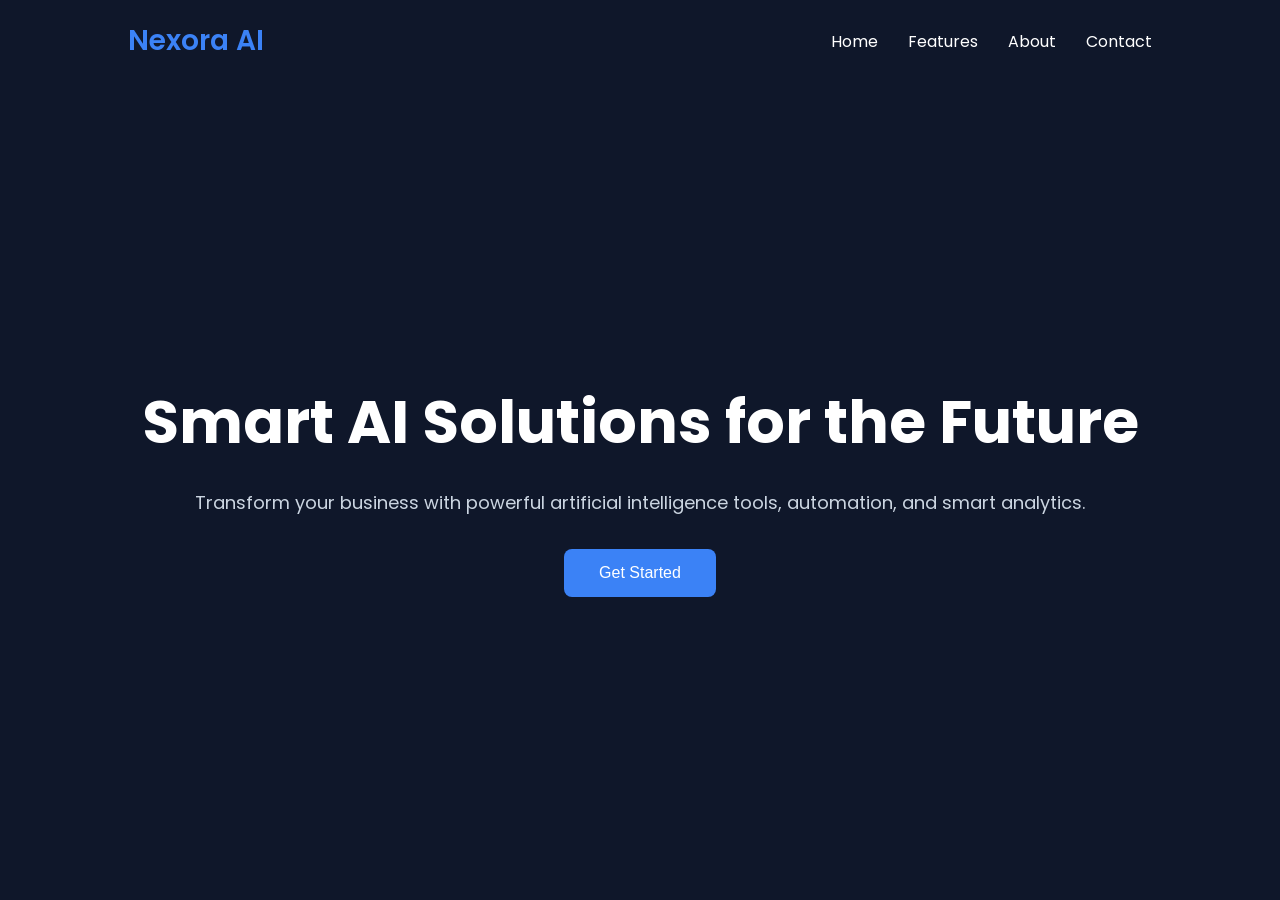
==== index.html @ 9d91097c "Initial landing page setup" ====
<!DOCTYPE html>
<html lang="en">
<head>
    <meta charset="UTF-8">
    <meta name="viewport" content="width=device-width, initial-scale=1.0">

    <title>Nexora AI</title>

    <!-- Google Fonts -->
    <link rel="preconnect" href="https://fonts.googleapis.com">

    <link href="https://fonts.googleapis.com/css2?family=Poppins:wght@300;400;500;600;700&display=swap" rel="stylesheet">

    <!-- CSS -->
    <link rel="stylesheet" href="style.css">

</head>
<body>

    <!-- Navbar -->
    <header>

        <nav class="navbar">

            <h2 class="logo">Nexora AI</h2>

            <ul class="nav-links">

                <li><a href="#">Home</a></li>
                <li><a href="#">Features</a></li>
                <li><a href="#">About</a></li>
                <li><a href="#">Contact</a></li>

            </ul>

        </nav>

    </header>

    <!-- Hero Section -->
    <section class="hero">

        <div class="hero-content">

            <h1>Smart AI Solutions for the Future</h1>

            <p>
                Transform your business with powerful artificial intelligence tools,
                automation, and smart analytics.
            </p>

            <button>Get Started</button>

        </div>

    </section>

</body>
</html>
---- style.css ----
*{
    margin:0;
    padding:0;
    box-sizing:border-box;
}

body{
    font-family:'Poppins', sans-serif;
    background:#0f172a;
    color:white;
}

/* Navbar */

.navbar{
    display:flex;
    justify-content:space-between;
    align-items:center;
    padding:20px 10%;
    position:sticky;
    top:0;
    background:#0f172a;
}

.logo{
    font-size:28px;
    font-weight:600;
    color:#3b82f6;
}

.nav-links{
    display:flex;
    list-style:none;
    gap:30px;
}

.nav-links a{
    text-decoration:none;
    color:white;
    transition:0.3s;
}

.nav-links a:hover{
    color:#3b82f6;
}

/* Hero Section */

.hero{
    height:90vh;
    display:flex;
    justify-content:center;
    align-items:center;
    text-align:center;
    padding:0 10%;
}

.hero-content h1{
    font-size:60px;
    margin-bottom:20px;
}

.hero-content p{
    font-size:18px;
    line-height:1.8;
    margin-bottom:30px;
    color:#cbd5e1;
}

.hero-content button{
    padding:15px 35px;
    border:none;
    border-radius:8px;
    background:#3b82f6;
    color:white;
    font-size:16px;
    cursor:pointer;
    transition:0.3s;
}

.hero-content button:hover{
    background:#2563eb;
}

/* Responsive Design */

@media screen and (max-width:768px){

    .navbar{
        flex-direction:column;
        gap:20px;
    }

    .nav-links{
        flex-direction:column;
        text-align:center;
    }

    .hero-content h1{
        font-size:38px;
    }

    .hero-content p{
        font-size:16px;
    }

}
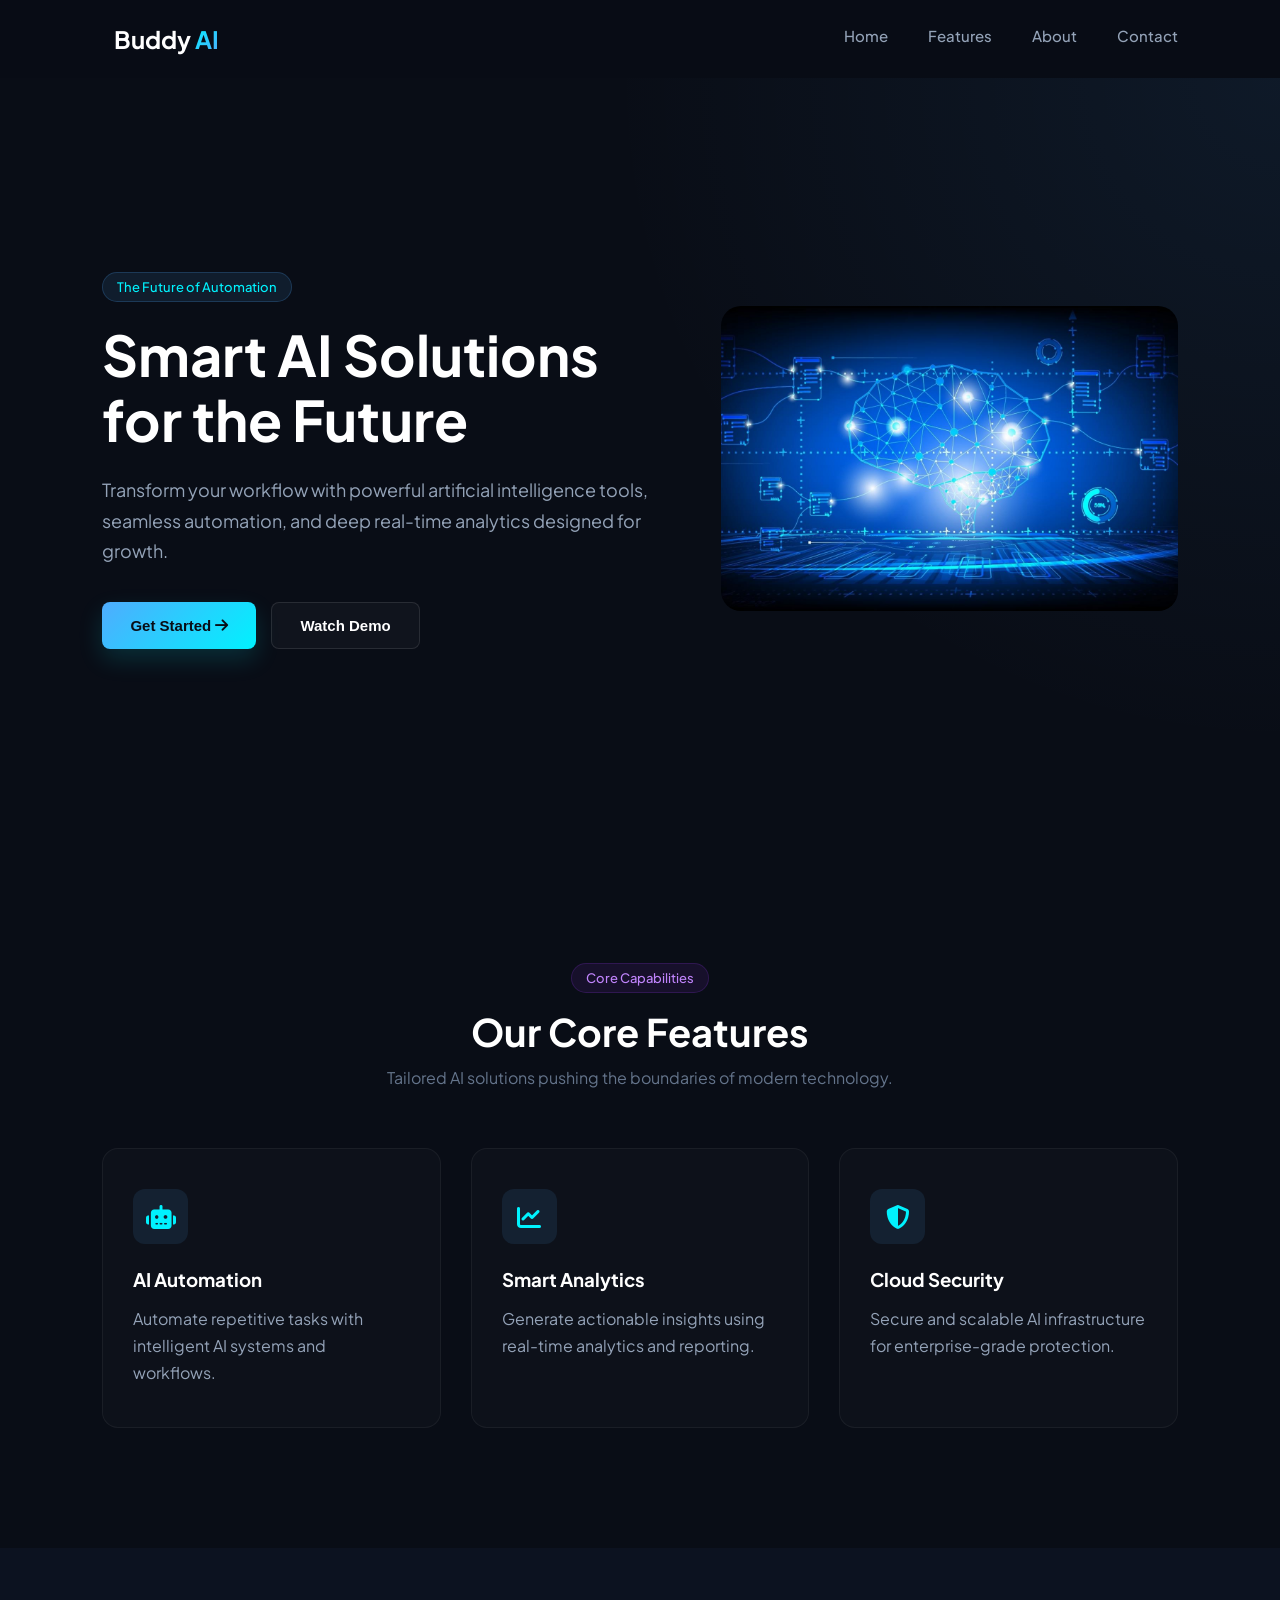
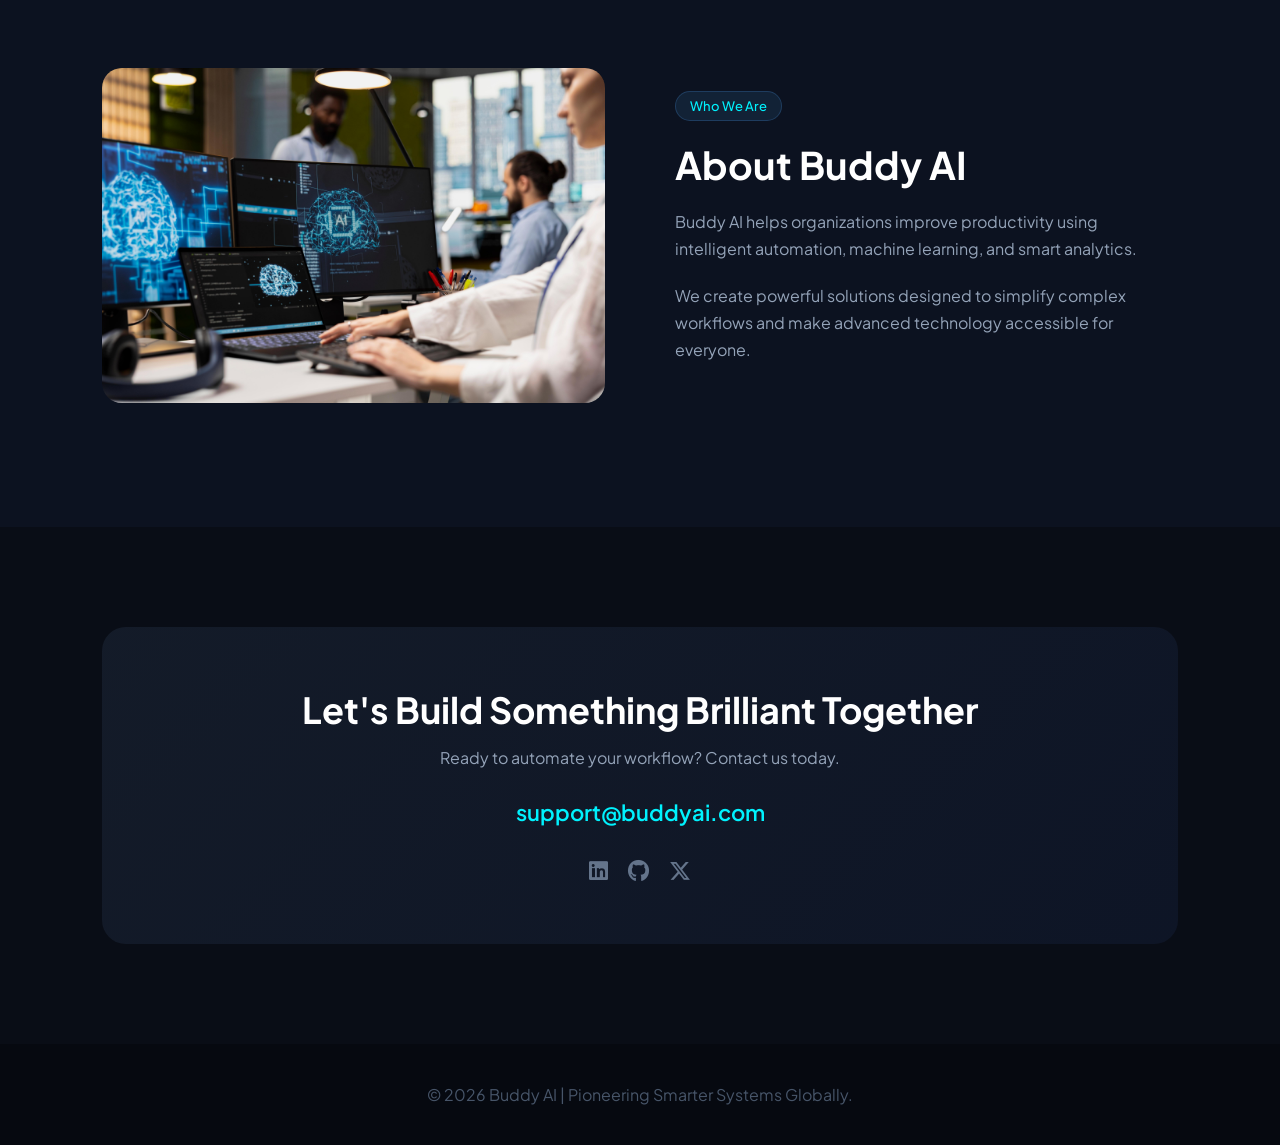
==== commit 6f73c2d6: "Buddy AI landing page" ====
--- a/index.html
+++ b/index.html
@@ -1,35 +1,51 @@
 <!DOCTYPE html>
 <html lang="en">
+
 <head>
+
     <meta charset="UTF-8">
     <meta name="viewport" content="width=device-width, initial-scale=1.0">
 
-    <title>Nexora AI</title>
+    <title>Buddy AI - Next Gen AI Solutions</title>
 
     <!-- Google Fonts -->
+
     <link rel="preconnect" href="https://fonts.googleapis.com">
 
-    <link href="https://fonts.googleapis.com/css2?family=Poppins:wght@300;400;500;600;700&display=swap" rel="stylesheet">
+    <link href="https://fonts.googleapis.com/css2?family=Plus+Jakarta+Sans:wght@300;400;500;600;700&display=swap" rel="stylesheet">
+
+    <!-- Font Awesome -->
+
+    <link rel="stylesheet" href="https://cdnjs.cloudflare.com/ajax/libs/font-awesome/6.5.1/css/all.min.css">
 
     <!-- CSS -->
+
     <link rel="stylesheet" href="style.css">
 
 </head>
+
 <body>
 
     <!-- Navbar -->
+
     <header>
 
         <nav class="navbar">
 
-            <h2 class="logo">Nexora AI</h2>
+            <h2 class="logo">
+
+                <i class="fa-solid fa-brain-circuit logo-icon"></i>
+
+                Buddy <span class="accent-text">AI</span>
+
+            </h2>
 
             <ul class="nav-links">
 
-                <li><a href="#">Home</a></li>
-                <li><a href="#">Features</a></li>
-                <li><a href="#">About</a></li>
-                <li><a href="#">Contact</a></li>
+                <li><a href="#home">Home</a></li>
+                <li><a href="#features">Features</a></li>
+                <li><a href="#about">About</a></li>
+                <li><a href="#contact">Contact</a></li>
 
             </ul>
 
@@ -38,22 +54,198 @@
     </header>
 
     <!-- Hero Section -->
-    <section class="hero">
-
-        <div class="hero-content">
-
-            <h1>Smart AI Solutions for the Future</h1>
+
+    <section class="hero" id="home">
+
+        <div class="hero-container">
+
+            <div class="hero-content">
+
+                <span class="badge">The Future of Automation</span>
+
+                <h1>Smart AI Solutions for the Future</h1>
+
+                <p>
+                    Transform your workflow with powerful artificial intelligence tools,
+                    seamless automation, and deep real-time analytics designed for growth.
+                </p>
+
+                <div class="hero-buttons">
+
+                    <button class="btn btn-primary">
+
+                        Get Started
+
+                        <i class="fa-solid fa-arrow-right"></i>
+
+                    </button>
+
+                    <button class="btn btn-secondary">
+
+                        Watch Demo
+
+                    </button>
+
+                </div>
+
+            </div>
+
+            <div class="hero-image">
+
+                <img src="images/hero.jpg" alt="AI Technology">
+
+            </div>
+
+        </div>
+
+    </section>
+
+    <!-- Features Section -->
+
+    <section class="features" id="features">
+
+        <div class="section-header">
+
+            <span class="badge-center">Core Capabilities</span>
+
+            <h2>Our Core Features</h2>
 
             <p>
-                Transform your business with powerful artificial intelligence tools,
-                automation, and smart analytics.
+                Tailored AI solutions pushing the boundaries of modern technology.
             </p>
 
-            <button>Get Started</button>
-
-        </div>
-
-    </section>
+        </div>
+
+        <div class="feature-container">
+
+            <div class="feature-card">
+
+                <div class="icon-box">
+
+                    <i class="fa-solid fa-robot"></i>
+
+                </div>
+
+                <h3>AI Automation</h3>
+
+                <p>
+                    Automate repetitive tasks with intelligent AI systems and workflows.
+                </p>
+
+            </div>
+
+            <div class="feature-card">
+
+                <div class="icon-box">
+
+                    <i class="fa-solid fa-chart-line"></i>
+
+                </div>
+
+                <h3>Smart Analytics</h3>
+
+                <p>
+                    Generate actionable insights using real-time analytics and reporting.
+                </p>
+
+            </div>
+
+            <div class="feature-card">
+
+                <div class="icon-box">
+
+                    <i class="fa-solid fa-shield-halved"></i>
+
+                </div>
+
+                <h3>Cloud Security</h3>
+
+                <p>
+                    Secure and scalable AI infrastructure for enterprise-grade protection.
+                </p>
+
+            </div>
+
+        </div>
+
+    </section>
+
+    <!-- About Section -->
+
+    <section class="about" id="about">
+
+        <div class="about-container">
+
+            <div class="about-image">
+
+                <img src="images/about.jpg" alt="AI Workspace">
+
+            </div>
+
+            <div class="about-content">
+
+                <span class="badge">Who We Are</span>
+
+                <h2>About Buddy AI</h2>
+
+                <p>
+                    Buddy AI helps organizations improve productivity using intelligent
+                    automation, machine learning, and smart analytics.
+                </p>
+
+                <p>
+                    We create powerful solutions designed to simplify complex workflows
+                    and make advanced technology accessible for everyone.
+                </p>
+
+            </div>
+
+        </div>
+
+    </section>
+
+    <!-- Contact Section -->
+
+    <section class="contact" id="contact">
+
+        <div class="contact-card">
+
+            <h2>Let's Build Something Brilliant Together</h2>
+
+            <p>
+                Ready to automate your workflow? Contact us today.
+            </p>
+
+            <a href="mailto:support@buddyai.com" class="email-link">
+
+                support@buddyai.com
+
+            </a>
+
+            <div class="social-icons">
+
+                <a href="#"><i class="fa-brands fa-linkedin"></i></a>
+
+                <a href="#"><i class="fa-brands fa-github"></i></a>
+
+                <a href="#"><i class="fa-brands fa-x-twitter"></i></a>
+
+            </div>
+
+        </div>
+
+    </section>
+
+    <!-- Footer -->
+
+    <footer>
+
+        <p>
+            © 2026 Buddy AI | Pioneering Smarter Systems Globally.
+        </p>
+
+    </footer>
 
 </body>
+
 </html>
--- a/style.css
+++ b/style.css
@@ -1,3 +1,7 @@
+html{
+    scroll-behavior:smooth;
+}
+
 *{
     margin:0;
     padding:0;
@@ -5,9 +9,47 @@
 }
 
 body{
-    font-family:'Poppins', sans-serif;
-    background:#0f172a;
-    color:white;
+    font-family:'Plus Jakarta Sans', sans-serif;
+    background:#090d16;
+    color:#e2e8f0;
+    overflow-x:hidden;
+}
+
+/* Logo */
+
+.logo-icon{
+    margin-right:8px;
+}
+
+.accent-text{
+    background:linear-gradient(135deg,#00f2fe 0%,#4facfe 100%);
+    -webkit-background-clip:text;
+    -webkit-text-fill-color:transparent;
+}
+
+/* Badges */
+
+.badge,
+.badge-center{
+    display:inline-block;
+    padding:6px 14px;
+    border-radius:20px;
+    font-size:13px;
+    font-weight:500;
+}
+
+.badge{
+    background:rgba(79,172,254,0.1);
+    border:1px solid rgba(79,172,254,0.2);
+    color:#00f2fe;
+    margin-bottom:20px;
+}
+
+.badge-center{
+    background:rgba(147,51,234,0.1);
+    border:1px solid rgba(147,51,234,0.2);
+    color:#c084fc;
+    margin-bottom:15px;
 }
 
 /* Navbar */
@@ -16,73 +58,289 @@
     display:flex;
     justify-content:space-between;
     align-items:center;
-    padding:20px 10%;
+    padding:24px 8%;
     position:sticky;
     top:0;
-    background:#0f172a;
+    background:rgba(9,13,22,0.85);
+    backdrop-filter:blur(12px);
+    z-index:1000;
 }
 
 .logo{
-    font-size:28px;
-    font-weight:600;
-    color:#3b82f6;
+    font-size:24px;
+    font-weight:700;
+    color:white;
 }
 
 .nav-links{
     display:flex;
     list-style:none;
-    gap:30px;
+    gap:40px;
 }
 
 .nav-links a{
     text-decoration:none;
-    color:white;
+    color:#94a3b8;
+    font-size:15px;
+    font-weight:500;
     transition:0.3s;
 }
 
 .nav-links a:hover{
-    color:#3b82f6;
+    color:#00f2fe;
+}
+
+.nav-links a::after{
+    content:'';
+    width:0%;
+    height:2px;
+    background:#00f2fe;
+    display:block;
+    margin-top:5px;
+    transition:0.3s;
+}
+
+.nav-links a:hover::after{
+    width:100%;
 }
 
 /* Hero Section */
 
 .hero{
-    height:90vh;
-    display:flex;
-    justify-content:center;
-    align-items:center;
-    text-align:center;
-    padding:0 10%;
+    min-height:85vh;
+    display:flex;
+    align-items:center;
+    padding:60px 8%;
+    background:radial-gradient(circle at top right, rgba(79,172,254,0.08), transparent 45%);
+}
+
+.hero-container{
+    display:grid;
+    grid-template-columns:1.1fr 0.9fr;
+    gap:60px;
+    align-items:center;
+    width:100%;
 }
 
 .hero-content h1{
-    font-size:60px;
-    margin-bottom:20px;
+    font-size:56px;
+    margin-bottom:24px;
+    line-height:1.15;
+    color:white;
 }
 
 .hero-content p{
     font-size:18px;
-    line-height:1.8;
+    line-height:1.7;
+    margin-bottom:35px;
+    color:#94a3b8;
+}
+
+.hero-buttons{
+    display:flex;
+    gap:15px;
+}
+
+.btn{
+    padding:14px 28px;
+    border-radius:8px;
+    font-size:15px;
+    font-weight:600;
+    cursor:pointer;
+    transition:0.3s;
+}
+
+.btn-primary{
+    background:linear-gradient(135deg,#4facfe 0%,#00f2fe 100%);
+    border:none;
+    color:#090d16;
+    box-shadow:0 10px 25px rgba(0,242,254,0.15);
+}
+
+.btn-primary:hover{
+    transform:translateY(-2px);
+    box-shadow:0 15px 35px rgba(0,242,254,0.35);
+}
+
+.btn-secondary{
+    background:rgba(255,255,255,0.03);
+    border:1px solid rgba(255,255,255,0.1);
+    color:white;
+}
+
+.hero-image img{
+    width:100%;
+    border-radius:20px;
+    object-fit:cover;
+}
+
+/* Features */
+
+.features{
+    padding:120px 8%;
+}
+
+.section-header{
+    text-align:center;
+    margin-bottom:60px;
+}
+
+.section-header h2{
+    font-size:38px;
+    color:white;
+    margin-bottom:12px;
+}
+
+.section-header p{
+    color:#64748b;
+}
+
+.feature-container{
+    display:grid;
+    grid-template-columns:repeat(auto-fit,minmax(300px,1fr));
+    gap:30px;
+}
+
+.feature-card{
+    background:rgba(255,255,255,0.02);
+    border:1px solid rgba(255,255,255,0.05);
+    padding:40px 30px;
+    border-radius:16px;
+    transition:0.3s;
+}
+
+.feature-card:hover{
+    transform:translateY(-8px);
+    border-color:rgba(79,172,254,0.3);
+}
+
+.icon-box{
+    width:55px;
+    height:55px;
+    background:rgba(79,172,254,0.1);
+    border-radius:12px;
+    display:flex;
+    align-items:center;
+    justify-content:center;
+    margin-bottom:24px;
+}
+
+.icon-box i{
+    color:#00f2fe;
+    font-size:24px;
+}
+
+.feature-card h3{
+    margin-bottom:14px;
+    color:white;
+}
+
+.feature-card p{
+    color:#94a3b8;
+    line-height:1.7;
+}
+
+/* About */
+
+.about{
+    padding:120px 8%;
+    background:#0c1220;
+}
+
+.about-container{
+    display:grid;
+    grid-template-columns:1fr 1fr;
+    gap:70px;
+    align-items:center;
+}
+
+.about-image img{
+    width:100%;
+    border-radius:20px;
+}
+
+.about-content h2{
+    font-size:38px;
+    margin-bottom:20px;
+    color:white;
+}
+
+.about-content p{
+    margin-bottom:20px;
+    line-height:1.7;
+    color:#94a3b8;
+}
+
+/* Contact */
+
+.contact{
+    padding:100px 8%;
+}
+
+.contact-card{
+    background:linear-gradient(135deg, rgba(30,41,59,0.5), rgba(15,23,42,0.8));
+    padding:60px 40px;
+    border-radius:24px;
+    text-align:center;
+}
+
+.contact-card h2{
+    font-size:36px;
+    margin-bottom:15px;
+    color:white;
+}
+
+.contact-card p{
+    color:#94a3b8;
     margin-bottom:30px;
-    color:#cbd5e1;
-}
-
-.hero-content button{
-    padding:15px 35px;
-    border:none;
-    border-radius:8px;
-    background:#3b82f6;
-    color:white;
-    font-size:16px;
-    cursor:pointer;
-    transition:0.3s;
-}
-
-.hero-content button:hover{
-    background:#2563eb;
-}
-
-/* Responsive Design */
+}
+
+.email-link{
+    color:#00f2fe;
+    text-decoration:none;
+    font-size:22px;
+    font-weight:600;
+}
+
+.social-icons{
+    display:flex;
+    justify-content:center;
+    gap:20px;
+    margin-top:30px;
+}
+
+.social-icons a{
+    color:#64748b;
+    font-size:22px;
+    transition:0.3s;
+}
+
+.social-icons a:hover{
+    color:white;
+}
+
+/* Footer */
+
+footer{
+    text-align:center;
+    padding:40px;
+    background:#060910;
+    color:#475569;
+}
+
+/* Responsive */
+
+@media screen and (max-width:992px){
+
+    .hero-container,
+    .about-container{
+        grid-template-columns:1fr;
+    }
+
+    .hero-content h1{
+        font-size:42px;
+    }
+}
 
 @media screen and (max-width:768px){
 
@@ -92,16 +350,16 @@
     }
 
     .nav-links{
-        flex-direction:column;
-        text-align:center;
+        gap:20px;
+    }
+
+    .features,
+    .about,
+    .contact{
+        padding:70px 5%;
     }
 
     .hero-content h1{
-        font-size:38px;
-    }
-
-    .hero-content p{
-        font-size:16px;
-    }
-
+        font-size:36px;
+    }
 }
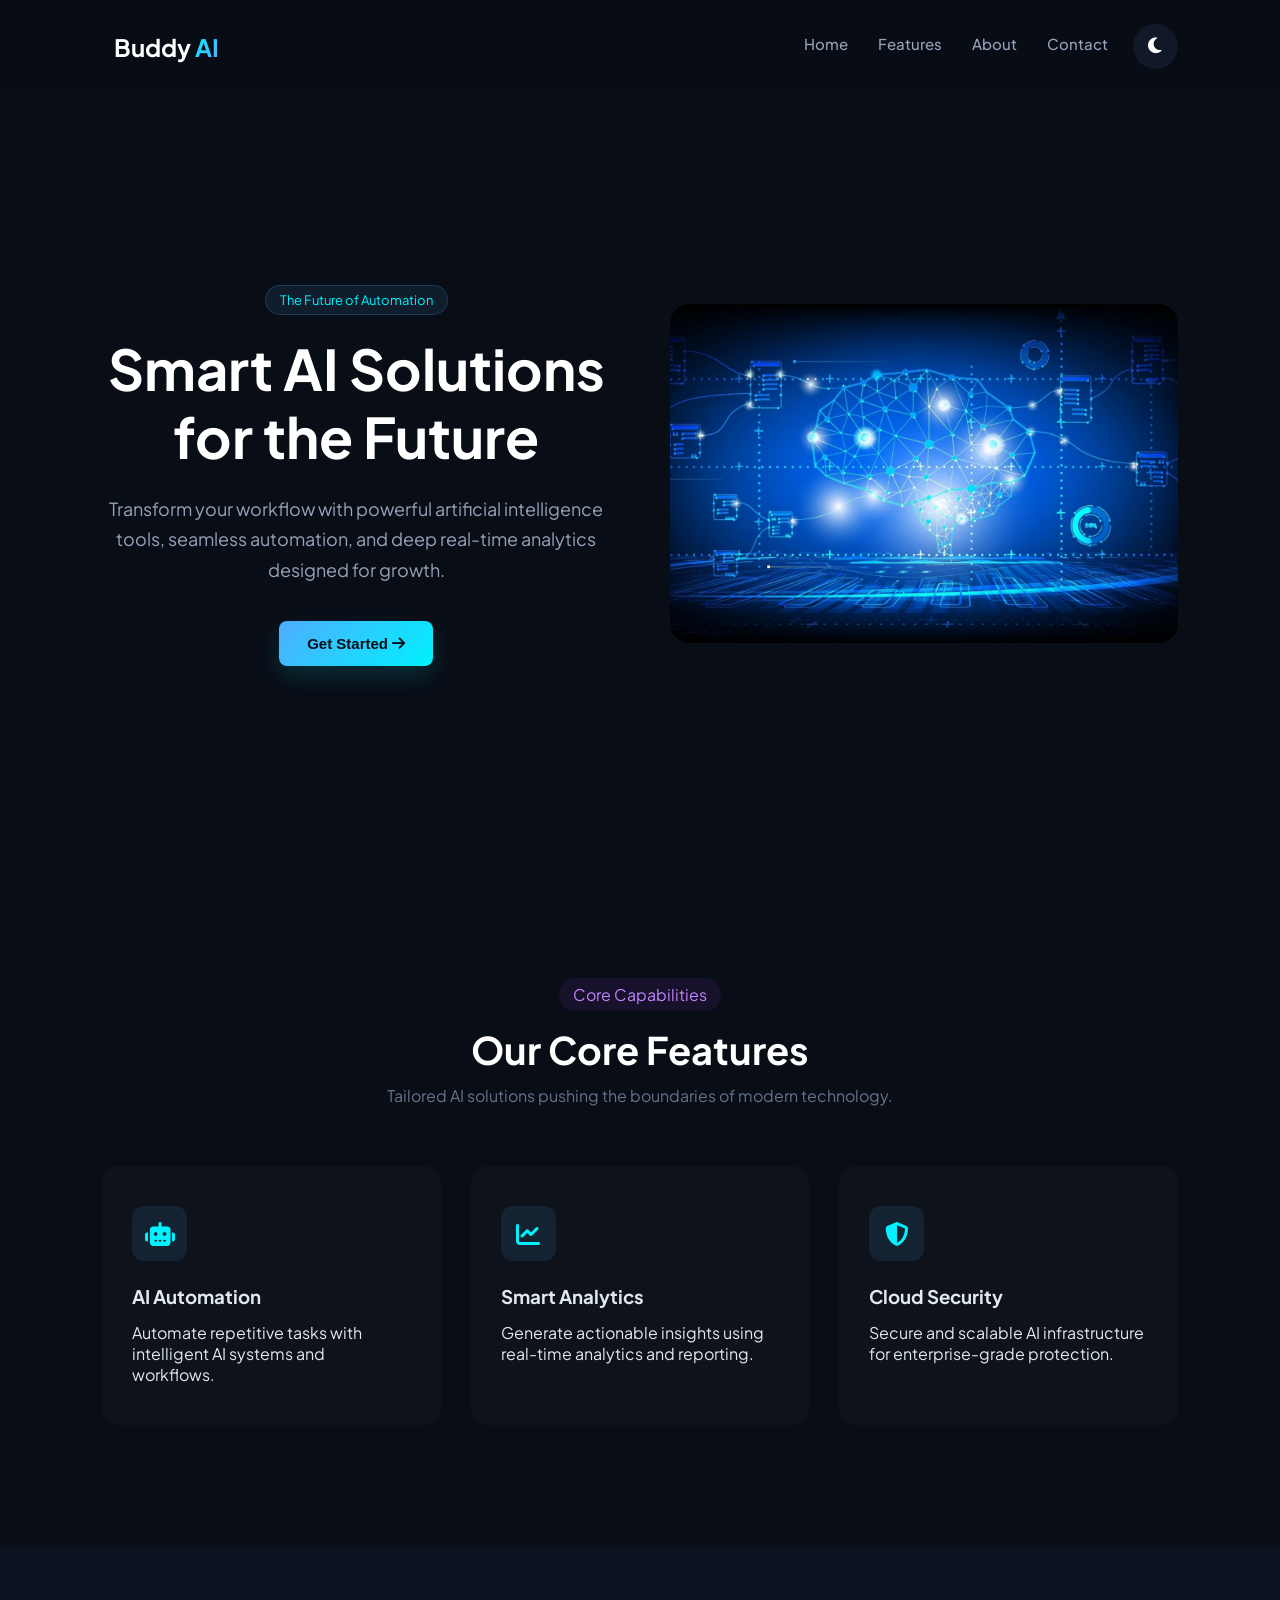
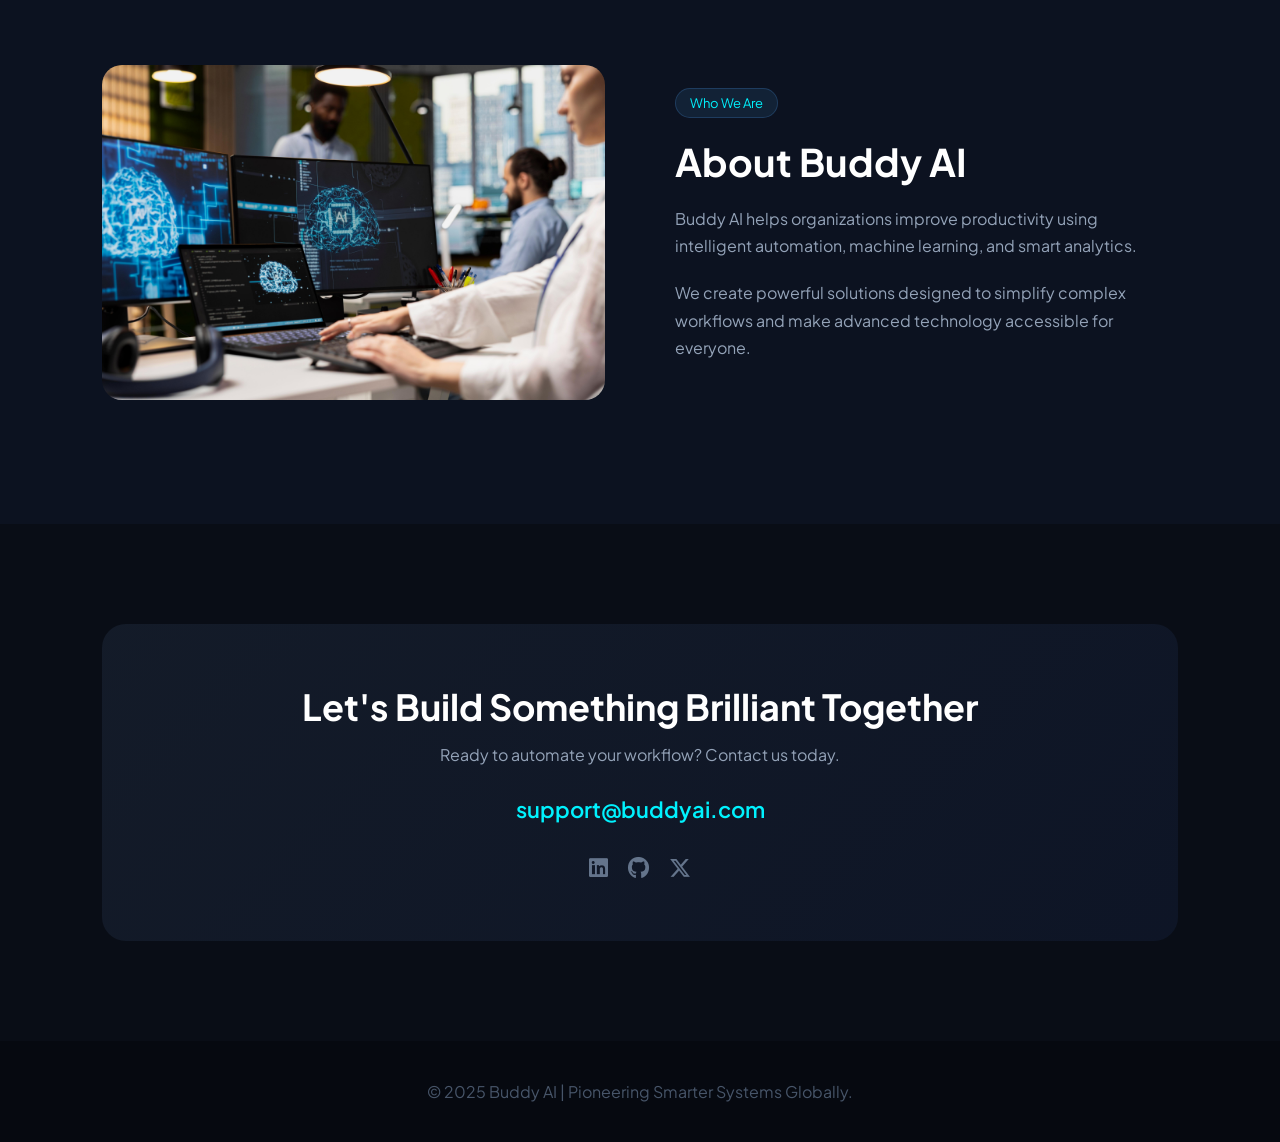
==== commit 0b4aeaf6: "Final Buddy AI landing page" ====
--- a/index.html
+++ b/index.html
@@ -9,17 +9,14 @@
     <title>Buddy AI - Next Gen AI Solutions</title>
 
     <!-- Google Fonts -->
-
     <link rel="preconnect" href="https://fonts.googleapis.com">
 
     <link href="https://fonts.googleapis.com/css2?family=Plus+Jakarta+Sans:wght@300;400;500;600;700&display=swap" rel="stylesheet">
 
     <!-- Font Awesome -->
-
     <link rel="stylesheet" href="https://cdnjs.cloudflare.com/ajax/libs/font-awesome/6.5.1/css/all.min.css">
 
     <!-- CSS -->
-
     <link rel="stylesheet" href="style.css">
 
 </head>
@@ -40,14 +37,26 @@
 
             </h2>
 
-            <ul class="nav-links">
-
-                <li><a href="#home">Home</a></li>
-                <li><a href="#features">Features</a></li>
-                <li><a href="#about">About</a></li>
-                <li><a href="#contact">Contact</a></li>
-
-            </ul>
+            <div class="nav-right">
+
+                <ul class="nav-links">
+
+                    <li><a href="#home">Home</a></li>
+                    <li><a href="#features">Features</a></li>
+                    <li><a href="#about">About</a></li>
+                    <li><a href="#contact">Contact</a></li>
+
+                </ul>
+
+                <!-- Theme Toggle Button -->
+
+                <button id="theme-toggle">
+
+                    <i class="fa-solid fa-moon"></i>
+
+                </button>
+
+            </div>
 
         </nav>
 
@@ -80,12 +89,6 @@
 
                     </button>
 
-                    <button class="btn btn-secondary">
-
-                        Watch Demo
-
-                    </button>
-
                 </div>
 
             </div>
@@ -100,7 +103,7 @@
 
     </section>
 
-    <!-- Features Section -->
+    <!-- Features -->
 
     <section class="features" id="features">
 
@@ -170,7 +173,7 @@
 
     </section>
 
-    <!-- About Section -->
+    <!-- About -->
 
     <section class="about" id="about">
 
@@ -204,7 +207,7 @@
 
     </section>
 
-    <!-- Contact Section -->
+    <!-- Contact -->
 
     <section class="contact" id="contact">
 
@@ -241,11 +244,37 @@
     <footer>
 
         <p>
-            © 2026 Buddy AI | Pioneering Smarter Systems Globally.
+            © 2025 Buddy AI | Pioneering Smarter Systems Globally.
         </p>
 
     </footer>
 
+    <!-- JavaScript -->
+
+    <script>
+
+        const toggleBtn = document.getElementById("theme-toggle");
+
+        toggleBtn.addEventListener("click", () => {
+
+            document.body.classList.toggle("light-mode");
+
+            if(document.body.classList.contains("light-mode")){
+
+                toggleBtn.innerHTML = '<i class="fa-solid fa-sun"></i>';
+
+            }
+
+            else{
+
+                toggleBtn.innerHTML = '<i class="fa-solid fa-moon"></i>';
+
+            }
+
+        });
+
+    </script>
+
 </body>
 
 </html>
--- a/style.css
+++ b/style.css
@@ -13,6 +13,50 @@
     background:#090d16;
     color:#e2e8f0;
     overflow-x:hidden;
+    transition:0.4s;
+}
+
+/* LIGHT MODE */
+
+body.light-mode{
+    background:#f5f7fb;
+    color:#111827;
+}
+
+body.light-mode .navbar{
+    background:white;
+}
+
+body.light-mode .hero,
+body.light-mode .features,
+body.light-mode .contact{
+    background:#f5f7fb;
+}
+
+body.light-mode .about{
+    background:#ffffff;
+}
+
+body.light-mode .feature-card,
+body.light-mode .contact-card{
+    background:white;
+    border:1px solid #dbeafe;
+}
+
+body.light-mode .hero-content h1,
+body.light-mode .section-header h2,
+body.light-mode .about-content h2,
+body.light-mode .contact-card h2,
+body.light-mode .logo{
+    color:#111827;
+}
+
+body.light-mode .feature-card p,
+body.light-mode .hero-content p,
+body.light-mode .about-content p,
+body.light-mode .contact-card p,
+body.light-mode .nav-links a{
+    color:#475569;
 }
 
 /* Logo */
@@ -27,31 +71,6 @@
     -webkit-text-fill-color:transparent;
 }
 
-/* Badges */
-
-.badge,
-.badge-center{
-    display:inline-block;
-    padding:6px 14px;
-    border-radius:20px;
-    font-size:13px;
-    font-weight:500;
-}
-
-.badge{
-    background:rgba(79,172,254,0.1);
-    border:1px solid rgba(79,172,254,0.2);
-    color:#00f2fe;
-    margin-bottom:20px;
-}
-
-.badge-center{
-    background:rgba(147,51,234,0.1);
-    border:1px solid rgba(147,51,234,0.2);
-    color:#c084fc;
-    margin-bottom:15px;
-}
-
 /* Navbar */
 
 .navbar{
@@ -61,7 +80,7 @@
     padding:24px 8%;
     position:sticky;
     top:0;
-    background:rgba(9,13,22,0.85);
+    background:rgba(9,13,22,0.9);
     backdrop-filter:blur(12px);
     z-index:1000;
 }
@@ -72,10 +91,16 @@
     color:white;
 }
 
+.nav-right{
+    display:flex;
+    align-items:center;
+    gap:25px;
+}
+
 .nav-links{
     display:flex;
     list-style:none;
-    gap:40px;
+    gap:30px;
 }
 
 .nav-links a{
@@ -104,28 +129,64 @@
     width:100%;
 }
 
-/* Hero Section */
+/* Theme Button */
+
+#theme-toggle{
+    width:45px;
+    height:45px;
+    border:none;
+    border-radius:50%;
+    cursor:pointer;
+    font-size:18px;
+    background:#111827;
+    color:white;
+    transition:0.3s;
+}
+
+#theme-toggle:hover{
+    transform:scale(1.1);
+}
+
+body.light-mode #theme-toggle{
+    background:#dbeafe;
+    color:#111827;
+}
+
+/* Hero */
 
 .hero{
     min-height:85vh;
     display:flex;
     align-items:center;
     padding:60px 8%;
-    background:radial-gradient(circle at top right, rgba(79,172,254,0.08), transparent 45%);
 }
 
 .hero-container{
     display:grid;
-    grid-template-columns:1.1fr 0.9fr;
+    grid-template-columns:1fr 1fr;
     gap:60px;
     align-items:center;
-    width:100%;
+}
+
+.hero-content{
+    text-align:center;
+}
+
+.badge{
+    display:inline-block;
+    padding:6px 14px;
+    border-radius:20px;
+    background:rgba(79,172,254,0.1);
+    border:1px solid rgba(79,172,254,0.2);
+    color:#00f2fe;
+    margin-bottom:20px;
+    font-size:13px;
 }
 
 .hero-content h1{
     font-size:56px;
     margin-bottom:24px;
-    line-height:1.15;
+    line-height:1.2;
     color:white;
 }
 
@@ -138,7 +199,7 @@
 
 .hero-buttons{
     display:flex;
-    gap:15px;
+    justify-content:center;
 }
 
 .btn{
@@ -147,14 +208,14 @@
     font-size:15px;
     font-weight:600;
     cursor:pointer;
-    transition:0.3s;
+    border:none;
 }
 
 .btn-primary{
     background:linear-gradient(135deg,#4facfe 0%,#00f2fe 100%);
-    border:none;
     color:#090d16;
     box-shadow:0 10px 25px rgba(0,242,254,0.15);
+    transition:0.3s;
 }
 
 .btn-primary:hover{
@@ -162,16 +223,9 @@
     box-shadow:0 15px 35px rgba(0,242,254,0.35);
 }
 
-.btn-secondary{
-    background:rgba(255,255,255,0.03);
-    border:1px solid rgba(255,255,255,0.1);
-    color:white;
-}
-
 .hero-image img{
     width:100%;
     border-radius:20px;
-    object-fit:cover;
 }
 
 /* Features */
@@ -185,10 +239,19 @@
     margin-bottom:60px;
 }
 
+.badge-center{
+    display:inline-block;
+    padding:6px 14px;
+    border-radius:20px;
+    background:rgba(147,51,234,0.1);
+    color:#c084fc;
+    margin-bottom:15px;
+}
+
 .section-header h2{
     font-size:38px;
-    color:white;
     margin-bottom:12px;
+    color:white;
 }
 
 .section-header p{
@@ -203,7 +266,6 @@
 
 .feature-card{
     background:rgba(255,255,255,0.02);
-    border:1px solid rgba(255,255,255,0.05);
     padding:40px 30px;
     border-radius:16px;
     transition:0.3s;
@@ -211,7 +273,6 @@
 
 .feature-card:hover{
     transform:translateY(-8px);
-    border-color:rgba(79,172,254,0.3);
 }
 
 .icon-box{
@@ -232,12 +293,6 @@
 
 .feature-card h3{
     margin-bottom:14px;
-    color:white;
-}
-
-.feature-card p{
-    color:#94a3b8;
-    line-height:1.7;
 }
 
 /* About */
@@ -266,8 +321,8 @@
 }
 
 .about-content p{
+    line-height:1.7;
     margin-bottom:20px;
-    line-height:1.7;
     color:#94a3b8;
 }
 
@@ -291,8 +346,8 @@
 }
 
 .contact-card p{
+    margin-bottom:30px;
     color:#94a3b8;
-    margin-bottom:30px;
 }
 
 .email-link{
@@ -340,6 +395,7 @@
     .hero-content h1{
         font-size:42px;
     }
+
 }
 
 @media screen and (max-width:768px){
@@ -349,17 +405,16 @@
         gap:20px;
     }
 
+    .nav-right{
+        flex-direction:column;
+    }
+
     .nav-links{
         gap:20px;
     }
 
-    .features,
-    .about,
-    .contact{
-        padding:70px 5%;
-    }
-
     .hero-content h1{
         font-size:36px;
     }
+
 }
